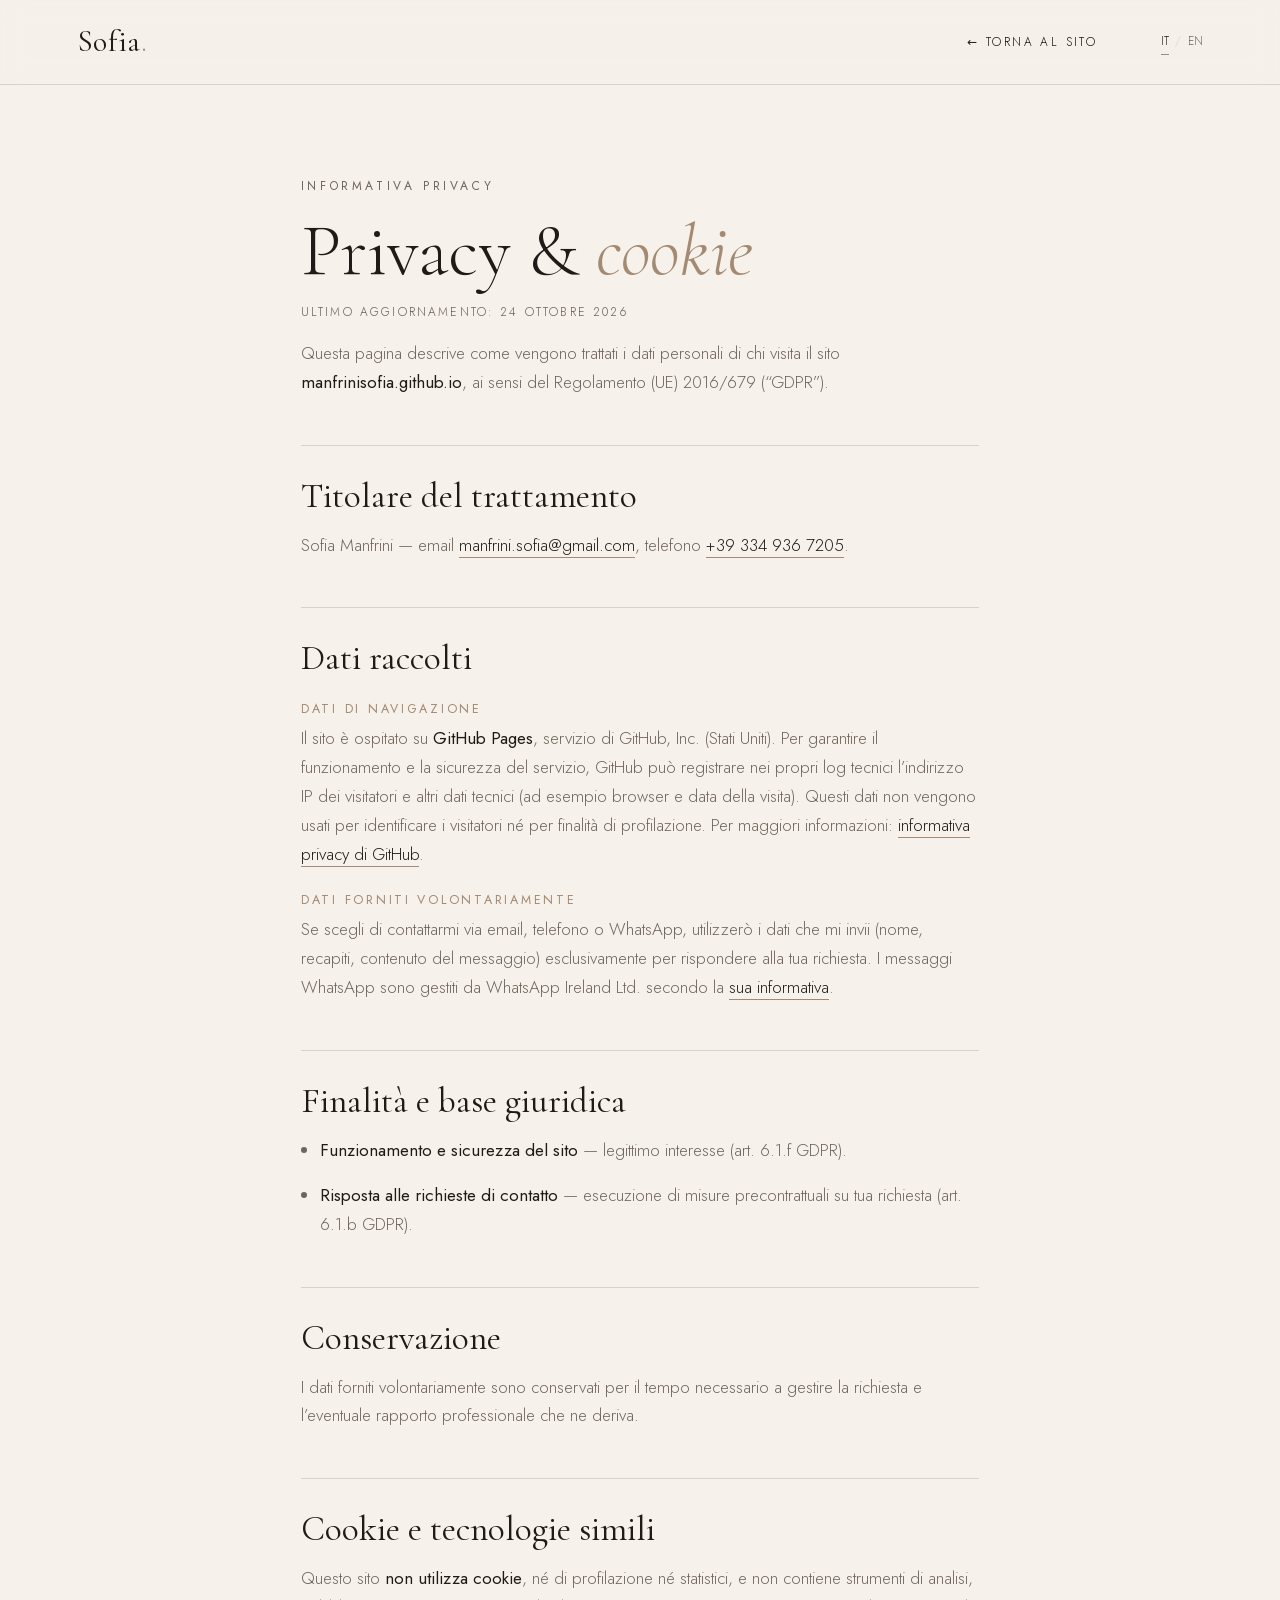
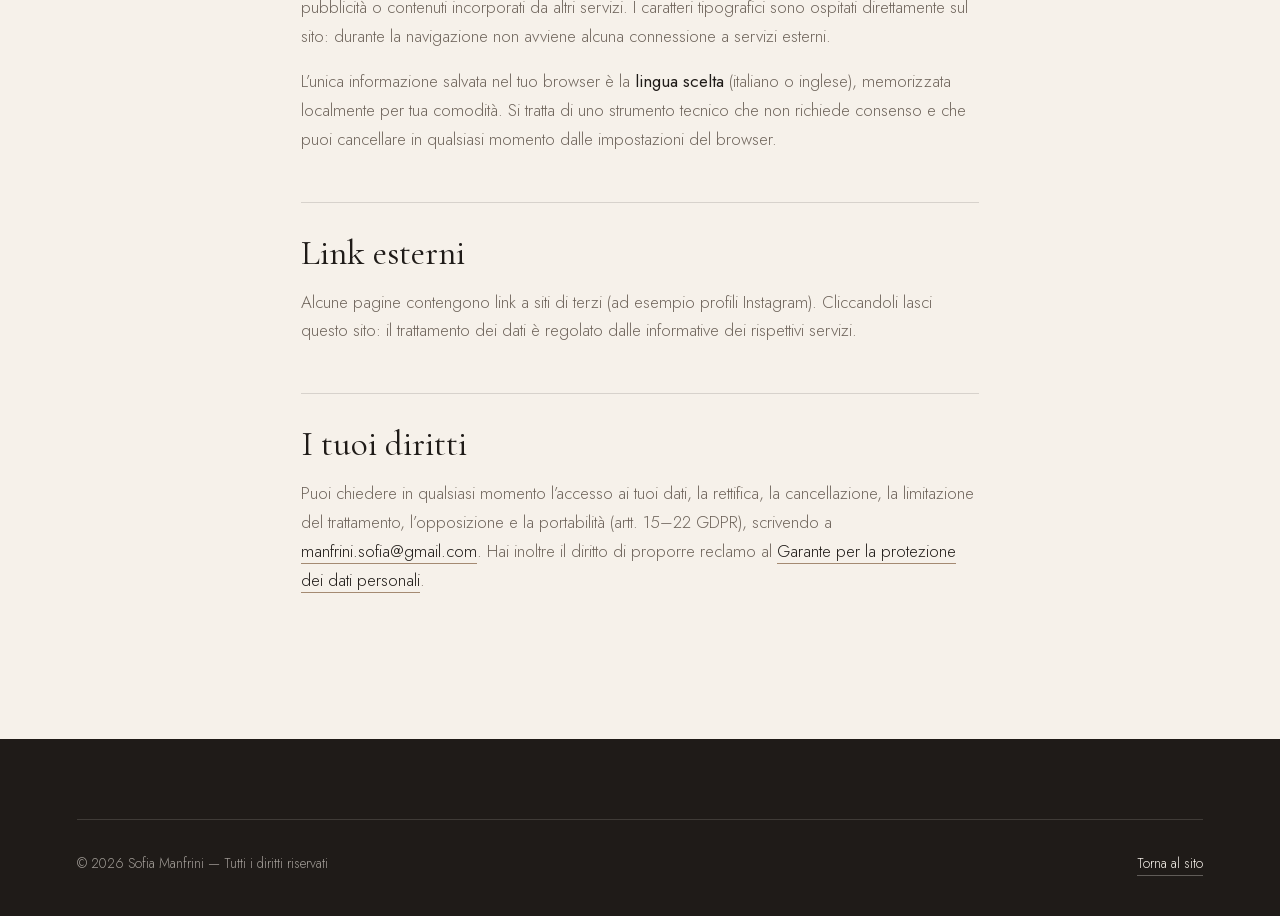
==== privacy.html @ d060c604 "fhfh dd" ====
<!DOCTYPE html>
<html lang="it">
<head>
  <meta charset="UTF-8">
  <meta name="viewport" content="width=device-width, initial-scale=1.0">
  <title>Privacy — Sofia Manfrini</title>
  <meta name="description" content="Informativa privacy del sito di Sofia Manfrini.">
  <meta name="robots" content="noindex">
  <link rel="preload" href="assets/fonts/cormorant-garamond-normal-latin.woff2" as="font" type="font/woff2" crossorigin>
  <link rel="preload" href="assets/fonts/jost-normal-latin.woff2" as="font" type="font/woff2" crossorigin>
  <link rel="stylesheet" href="assets/fonts.css">
  <link rel="stylesheet" href="styles.css">
</head>
<body class="legal-page">

  <header class="nav scrolled" id="nav">
    <a href="index.html" class="logo">Sofia<span>.</span></a>
    <a href="index.html" class="legal-back" data-lang-it="← Torna al sito" data-lang-en="← Back to the site">← Torna al sito</a>
    <div class="lang-switch" id="langSwitch">
      <button data-lang="it" class="active">IT</button><span>/</span><button data-lang="en">EN</button>
    </div>
  </header>

  <main class="legal section">

    <!-- ITALIANO -->
    <article lang="it">
      <p class="eyebrow">Informativa privacy</p>
      <h1>Privacy &amp; <em>cookie</em></h1>
      <p class="legal-updated">Ultimo aggiornamento: 24 ottobre 2026</p>

      <p>Questa pagina descrive come vengono trattati i dati personali di chi visita il sito
        <strong>manfrinisofia.github.io</strong>, ai sensi del Regolamento (UE) 2016/679 (“GDPR”).</p>

      <h2>Titolare del trattamento</h2>
      <p>Sofia Manfrini — email <a href="mailto:manfrini.sofia@gmail.com">manfrini.sofia@gmail.com</a>,
        telefono <a href="tel:+393349367205">+39 334 936 7205</a>.</p>

      <h2>Dati raccolti</h2>
      <h3>Dati di navigazione</h3>
      <p>Il sito è ospitato su <strong>GitHub Pages</strong>, servizio di GitHub, Inc. (Stati Uniti).
        Per garantire il funzionamento e la sicurezza del servizio, GitHub può registrare nei propri log tecnici
        l’indirizzo IP dei visitatori e altri dati tecnici (ad esempio browser e data della visita).
        Questi dati non vengono usati per identificare i visitatori né per finalità di profilazione.
        Per maggiori informazioni:
        <a href="https://docs.github.com/site-policy/privacy-policies/github-general-privacy-statement" target="_blank" rel="noopener">informativa privacy di GitHub</a>.</p>

      <h3>Dati forniti volontariamente</h3>
      <p>Se scegli di contattarmi via email, telefono o WhatsApp, utilizzerò i dati che mi invii
        (nome, recapiti, contenuto del messaggio) esclusivamente per rispondere alla tua richiesta.
        I messaggi WhatsApp sono gestiti da WhatsApp Ireland Ltd. secondo la
        <a href="https://www.whatsapp.com/legal/privacy-policy-eea" target="_blank" rel="noopener">sua informativa</a>.</p>

      <h2>Finalità e base giuridica</h2>
      <ul>
        <li><strong>Funzionamento e sicurezza del sito</strong> — legittimo interesse (art. 6.1.f GDPR).</li>
        <li><strong>Risposta alle richieste di contatto</strong> — esecuzione di misure precontrattuali su tua richiesta (art. 6.1.b GDPR).</li>
      </ul>

      <h2>Conservazione</h2>
      <p>I dati forniti volontariamente sono conservati per il tempo necessario a gestire la richiesta
        e l’eventuale rapporto professionale che ne deriva.</p>

      <h2>Cookie e tecnologie simili</h2>
      <p>Questo sito <strong>non utilizza cookie</strong>, né di profilazione né statistici, e non contiene
        strumenti di analisi, pubblicità o contenuti incorporati da altri servizi.
        I caratteri tipografici sono ospitati direttamente sul sito: durante la navigazione non avviene alcuna
        connessione a servizi esterni.</p>
      <p>L’unica informazione salvata nel tuo browser è la <strong>lingua scelta</strong> (italiano o inglese),
        memorizzata localmente per tua comodità. Si tratta di uno strumento tecnico che non richiede consenso
        e che puoi cancellare in qualsiasi momento dalle impostazioni del browser.</p>

      <h2>Link esterni</h2>
      <p>Alcune pagine contengono link a siti di terzi (ad esempio profili Instagram). Cliccandoli lasci questo sito:
        il trattamento dei dati è regolato dalle informative dei rispettivi servizi.</p>

      <h2>I tuoi diritti</h2>
      <p>Puoi chiedere in qualsiasi momento l’accesso ai tuoi dati, la rettifica, la cancellazione,
        la limitazione del trattamento, l’opposizione e la portabilità (artt. 15–22 GDPR), scrivendo a
        <a href="mailto:manfrini.sofia@gmail.com">manfrini.sofia@gmail.com</a>.
        Hai inoltre il diritto di proporre reclamo al
        <a href="https://www.garanteprivacy.it" target="_blank" rel="noopener">Garante per la protezione dei dati personali</a>.</p>
    </article>

    <!-- ENGLISH -->
    <article lang="en" hidden>
      <p class="eyebrow">Privacy notice</p>
      <h1>Privacy &amp; <em>cookies</em></h1>
      <p class="legal-updated">Last updated: 24 October 2026</p>

      <p>This page explains how the personal data of visitors to <strong>manfrinisofia.github.io</strong>
        is processed, in accordance with Regulation (EU) 2016/679 (“GDPR”).</p>

      <h2>Data controller</h2>
      <p>Sofia Manfrini — email <a href="mailto:manfrini.sofia@gmail.com">manfrini.sofia@gmail.com</a>,
        phone <a href="tel:+393349367205">+39 334 936 7205</a>.</p>

      <h2>Data collected</h2>
      <h3>Browsing data</h3>
      <p>The site is hosted on <strong>GitHub Pages</strong>, a service of GitHub, Inc. (United States).
        To operate and secure the service, GitHub may record visitors’ IP addresses and other technical data
        (such as browser and date of visit) in its server logs. This data is not used to identify visitors
        or for profiling. More information:
        <a href="https://docs.github.com/site-policy/privacy-policies/github-general-privacy-statement" target="_blank" rel="noopener">GitHub privacy statement</a>.</p>

      <h3>Data you provide</h3>
      <p>If you contact me by email, phone or WhatsApp, I will use the data you send (name, contact details,
        message content) solely to reply to your request. WhatsApp messages are handled by WhatsApp Ireland Ltd.
        under <a href="https://www.whatsapp.com/legal/privacy-policy-eea" target="_blank" rel="noopener">its privacy policy</a>.</p>

      <h2>Purposes and legal basis</h2>
      <ul>
        <li><strong>Operation and security of the site</strong> — legitimate interest (Art. 6(1)(f) GDPR).</li>
        <li><strong>Replying to contact requests</strong> — steps taken at your request prior to a contract (Art. 6(1)(b) GDPR).</li>
      </ul>

      <h2>Retention</h2>
      <p>Data you provide is kept for as long as needed to handle your request and any resulting professional relationship.</p>

      <h2>Cookies and similar technologies</h2>
      <p>This site <strong>does not use cookies</strong> — neither profiling nor analytics — and contains no
        analytics tools, advertising or content embedded from other services. Fonts are hosted on the site itself:
        no connection to external services takes place while browsing.</p>
      <p>The only information stored in your browser is your <strong>language preference</strong> (Italian or English),
        saved locally for your convenience. It is a technical tool that does not require consent and can be
        deleted at any time from your browser settings.</p>

      <h2>External links</h2>
      <p>Some pages link to third-party websites (such as Instagram profiles). When you follow them you leave this site,
        and data processing is governed by the privacy policies of those services.</p>

      <h2>Your rights</h2>
      <p>You may at any time request access to, rectification or erasure of your data, restriction of processing,
        object to processing, or request data portability (Arts. 15–22 GDPR) by writing to
        <a href="mailto:manfrini.sofia@gmail.com">manfrini.sofia@gmail.com</a>.
        You also have the right to lodge a complaint with the Italian supervisory authority,
        the <a href="https://www.garanteprivacy.it" target="_blank" rel="noopener">Garante per la protezione dei dati personali</a>.</p>
    </article>
  </main>

  <footer class="footer">
    <div class="footer-row">
      <p class="footer-copy" data-lang-it="© 2026 Sofia Manfrini — Tutti i diritti riservati" data-lang-en="© 2026 Sofia Manfrini — All rights reserved">© 2026 Sofia Manfrini — Tutti i diritti riservati</p>
      <a href="index.html" class="footer-link" data-lang-it="Torna al sito" data-lang-en="Back to the site">Torna al sito</a>
    </div>
  </footer>

  <script>
    // Lingua condivisa con il resto del sito (preferenza salvata nel browser)
    (() => {
      const switchEl = document.getElementById('langSwitch');
      const apply = lang => {
        document.documentElement.lang = lang;
        document.querySelectorAll('article[lang]').forEach(a => { a.hidden = a.lang !== lang; });
        document.querySelectorAll('[data-lang-it]').forEach(el => { el.textContent = el.dataset['lang' + (lang === 'en' ? 'En' : 'It')]; });
        switchEl.querySelectorAll('button').forEach(b => b.classList.toggle('active', b.dataset.lang === lang));
      };
      let lang = 'it';
      try { if (localStorage.getItem('lang') === 'en') lang = 'en'; } catch (e) {}
      if (new URLSearchParams(location.search).get('lang') === 'en') lang = 'en';
      apply(lang);
      switchEl.addEventListener('click', e => {
        const b = e.target.closest('button');
        if (!b) return;
        try { localStorage.setItem('lang', b.dataset.lang); } catch (err) {}
        apply(b.dataset.lang);
      });
    })();
  </script>
</body>
</html>
---- assets/fonts.css ----
/* Caratteri ospitati sul sito (nessuna connessione a Google durante la navigazione) */
@font-face {
  font-family: 'Cormorant Garamond';
  font-style: italic;
  font-weight: 300;
  font-display: swap;
  src: url(fonts/cormorant-garamond-italic-latin-ext.woff2) format('woff2');
  unicode-range: U+0100-02BA, U+02BD-02C5, U+02C7-02CC, U+02CE-02D7, U+02DD-02FF, U+0304, U+0308, U+0329, U+1D00-1DBF, U+1E00-1E9F, U+1EF2-1EFF, U+2020, U+20A0-20AB, U+20AD-20C4, U+2113, U+2C60-2C7F, U+A720-A7FF;
}
@font-face {
  font-family: 'Cormorant Garamond';
  font-style: italic;
  font-weight: 300;
  font-display: swap;
  src: url(fonts/cormorant-garamond-italic-latin.woff2) format('woff2');
  unicode-range: U+0000-00FF, U+0131, U+0152-0153, U+02BB-02BC, U+02C6, U+02DA, U+02DC, U+0304, U+0308, U+0329, U+2000-206F, U+20AC, U+2122, U+2191, U+2193, U+2212, U+2215, U+FEFF, U+FFFD;
}
@font-face {
  font-family: 'Cormorant Garamond';
  font-style: italic;
  font-weight: 400;
  font-display: swap;
  src: url(fonts/cormorant-garamond-italic-latin-ext.woff2) format('woff2');
  unicode-range: U+0100-02BA, U+02BD-02C5, U+02C7-02CC, U+02CE-02D7, U+02DD-02FF, U+0304, U+0308, U+0329, U+1D00-1DBF, U+1E00-1E9F, U+1EF2-1EFF, U+2020, U+20A0-20AB, U+20AD-20C4, U+2113, U+2C60-2C7F, U+A720-A7FF;
}
@font-face {
  font-family: 'Cormorant Garamond';
  font-style: italic;
  font-weight: 400;
  font-display: swap;
  src: url(fonts/cormorant-garamond-italic-latin.woff2) format('woff2');
  unicode-range: U+0000-00FF, U+0131, U+0152-0153, U+02BB-02BC, U+02C6, U+02DA, U+02DC, U+0304, U+0308, U+0329, U+2000-206F, U+20AC, U+2122, U+2191, U+2193, U+2212, U+2215, U+FEFF, U+FFFD;
}
@font-face {
  font-family: 'Cormorant Garamond';
  font-style: normal;
  font-weight: 300;
  font-display: swap;
  src: url(fonts/cormorant-garamond-normal-latin-ext.woff2) format('woff2');
  unicode-range: U+0100-02BA, U+02BD-02C5, U+02C7-02CC, U+02CE-02D7, U+02DD-02FF, U+0304, U+0308, U+0329, U+1D00-1DBF, U+1E00-1E9F, U+1EF2-1EFF, U+2020, U+20A0-20AB, U+20AD-20C4, U+2113, U+2C60-2C7F, U+A720-A7FF;
}
@font-face {
  font-family: 'Cormorant Garamond';
  font-style: normal;
  font-weight: 300;
  font-display: swap;
  src: url(fonts/cormorant-garamond-normal-latin.woff2) format('woff2');
  unicode-range: U+0000-00FF, U+0131, U+0152-0153, U+02BB-02BC, U+02C6, U+02DA, U+02DC, U+0304, U+0308, U+0329, U+2000-206F, U+20AC, U+2122, U+2191, U+2193, U+2212, U+2215, U+FEFF, U+FFFD;
}
@font-face {
  font-family: 'Cormorant Garamond';
  font-style: normal;
  font-weight: 400;
  font-display: swap;
  src: url(fonts/cormorant-garamond-normal-latin-ext.woff2) format('woff2');
  unicode-range: U+0100-02BA, U+02BD-02C5, U+02C7-02CC, U+02CE-02D7, U+02DD-02FF, U+0304, U+0308, U+0329, U+1D00-1DBF, U+1E00-1E9F, U+1EF2-1EFF, U+2020, U+20A0-20AB, U+20AD-20C4, U+2113, U+2C60-2C7F, U+A720-A7FF;
}
@font-face {
  font-family: 'Cormorant Garamond';
  font-style: normal;
  font-weight: 400;
  font-display: swap;
  src: url(fonts/cormorant-garamond-normal-latin.woff2) format('woff2');
  unicode-range: U+0000-00FF, U+0131, U+0152-0153, U+02BB-02BC, U+02C6, U+02DA, U+02DC, U+0304, U+0308, U+0329, U+2000-206F, U+20AC, U+2122, U+2191, U+2193, U+2212, U+2215, U+FEFF, U+FFFD;
}
@font-face {
  font-family: 'Cormorant Garamond';
  font-style: normal;
  font-weight: 500;
  font-display: swap;
  src: url(fonts/cormorant-garamond-normal-latin-ext.woff2) format('woff2');
  unicode-range: U+0100-02BA, U+02BD-02C5, U+02C7-02CC, U+02CE-02D7, U+02DD-02FF, U+0304, U+0308, U+0329, U+1D00-1DBF, U+1E00-1E9F, U+1EF2-1EFF, U+2020, U+20A0-20AB, U+20AD-20C4, U+2113, U+2C60-2C7F, U+A720-A7FF;
}
@font-face {
  font-family: 'Cormorant Garamond';
  font-style: normal;
  font-weight: 500;
  font-display: swap;
  src: url(fonts/cormorant-garamond-normal-latin.woff2) format('woff2');
  unicode-range: U+0000-00FF, U+0131, U+0152-0153, U+02BB-02BC, U+02C6, U+02DA, U+02DC, U+0304, U+0308, U+0329, U+2000-206F, U+20AC, U+2122, U+2191, U+2193, U+2212, U+2215, U+FEFF, U+FFFD;
}
@font-face {
  font-family: 'Jost';
  font-style: normal;
  font-weight: 300;
  font-display: swap;
  src: url(fonts/jost-normal-latin-ext.woff2) format('woff2');
  unicode-range: U+0100-02BA, U+02BD-02C5, U+02C7-02CC, U+02CE-02D7, U+02DD-02FF, U+0304, U+0308, U+0329, U+1D00-1DBF, U+1E00-1E9F, U+1EF2-1EFF, U+2020, U+20A0-20AB, U+20AD-20C4, U+2113, U+2C60-2C7F, U+A720-A7FF;
}
@font-face {
  font-family: 'Jost';
  font-style: normal;
  font-weight: 300;
  font-display: swap;
  src: url(fonts/jost-normal-latin.woff2) format('woff2');
  unicode-range: U+0000-00FF, U+0131, U+0152-0153, U+02BB-02BC, U+02C6, U+02DA, U+02DC, U+0304, U+0308, U+0329, U+2000-206F, U+20AC, U+2122, U+2191, U+2193, U+2212, U+2215, U+FEFF, U+FFFD;
}
@font-face {
  font-family: 'Jost';
  font-style: normal;
  font-weight: 400;
  font-display: swap;
  src: url(fonts/jost-normal-latin-ext.woff2) format('woff2');
  unicode-range: U+0100-02BA, U+02BD-02C5, U+02C7-02CC, U+02CE-02D7, U+02DD-02FF, U+0304, U+0308, U+0329, U+1D00-1DBF, U+1E00-1E9F, U+1EF2-1EFF, U+2020, U+20A0-20AB, U+20AD-20C4, U+2113, U+2C60-2C7F, U+A720-A7FF;
}
@font-face {
  font-family: 'Jost';
  font-style: normal;
  font-weight: 400;
  font-display: swap;
  src: url(fonts/jost-normal-latin.woff2) format('woff2');
  unicode-range: U+0000-00FF, U+0131, U+0152-0153, U+02BB-02BC, U+02C6, U+02DA, U+02DC, U+0304, U+0308, U+0329, U+2000-206F, U+20AC, U+2122, U+2191, U+2193, U+2212, U+2215, U+FEFF, U+FFFD;
}
@font-face {
  font-family: 'Jost';
  font-style: normal;
  font-weight: 500;
  font-display: swap;
  src: url(fonts/jost-normal-latin-ext.woff2) format('woff2');
  unicode-range: U+0100-02BA, U+02BD-02C5, U+02C7-02CC, U+02CE-02D7, U+02DD-02FF, U+0304, U+0308, U+0329, U+1D00-1DBF, U+1E00-1E9F, U+1EF2-1EFF, U+2020, U+20A0-20AB, U+20AD-20C4, U+2113, U+2C60-2C7F, U+A720-A7FF;
}
@font-face {
  font-family: 'Jost';
  font-style: normal;
  font-weight: 500;
  font-display: swap;
  src: url(fonts/jost-normal-latin.woff2) format('woff2');
  unicode-range: U+0000-00FF, U+0131, U+0152-0153, U+02BB-02BC, U+02C6, U+02DA, U+02DC, U+0304, U+0308, U+0329, U+2000-206F, U+20AC, U+2122, U+2191, U+2193, U+2212, U+2215, U+FEFF, U+FFFD;
}
---- styles.css ----
:root {
  --cream: #f6f1ea;
  --sand: #ebe2d6;
  --taupe: #a48a72;
  --ink: #1f1b18;
  --muted: #6f655c;
  --line: rgba(31, 27, 24, .14);
  --serif: 'Cormorant Garamond', Georgia, serif;
  --sans: 'Jost', system-ui, sans-serif;
  --ease: cubic-bezier(.2, .7, .1, 1);
}

* { margin: 0; padding: 0; box-sizing: border-box; }
html { scroll-behavior: smooth; }
body {
  background: var(--cream);
  color: var(--ink);
  font-family: var(--sans);
  font-weight: 300;
  font-size: 17px;
  line-height: 1.7;
  overflow-x: hidden;
}
img { display: block; width: 100%; height: 100%; object-fit: cover; }
a { color: inherit; text-decoration: none; }
button { font: inherit; cursor: pointer; background: none; border: 0; color: inherit; }
em { font-style: italic; color: var(--taupe); font-weight: 300; }

h1, h2, h3, h4 { font-family: var(--serif); font-weight: 300; line-height: 1.05; }
h2 { font-size: clamp(2.6rem, 5.5vw, 4.6rem); margin-bottom: 1.5rem; }

.section { padding: clamp(5rem, 10vw, 9rem) clamp(1.25rem, 6vw, 6rem); }
.eyebrow {
  font-size: .75rem; letter-spacing: .3em; text-transform: uppercase;
  color: var(--taupe); margin-bottom: 1.4rem; font-weight: 400;
}
.center { text-align: center; }

/* Buttons */
.btn {
  display: inline-block; padding: 1.05rem 2.4rem; font-size: .78rem;
  letter-spacing: .22em; text-transform: uppercase; font-weight: 400;
  transition: background .4s var(--ease), color .4s var(--ease);
}
.btn-dark { background: var(--ink); color: var(--cream); }
.btn-dark:hover { background: var(--taupe); }
.link-line {
  font-size: .78rem; letter-spacing: .22em; text-transform: uppercase;
  position: relative; padding-bottom: 4px;
}
.link-line::after {
  content: ''; position: absolute; left: 0; bottom: 0; width: 100%; height: 1px;
  background: currentColor; transform-origin: right; transition: transform .5s var(--ease);
}
.link-line:hover::after { transform: scaleX(0); }

/* NAV */
.nav {
  position: fixed; inset: 0 0 auto; z-index: 50;
  display: flex; justify-content: space-between; align-items: center;
  padding: 1.6rem clamp(1.25rem, 6vw, 6rem);
  transition: padding .4s var(--ease), background .4s, box-shadow .4s;
}
.nav.scrolled { padding-block: 1rem; background: rgba(246, 241, 234, .9); backdrop-filter: blur(12px); box-shadow: 0 1px 0 var(--line); }
.logo { font-family: var(--serif); font-size: 1.9rem; font-weight: 400; letter-spacing: .02em; }
.logo span { color: var(--taupe); }
.nav-links { display: flex; gap: 2.6rem; align-items: center; }
.nav-links a { font-size: .78rem; letter-spacing: .2em; text-transform: uppercase; position: relative; }
.nav-links a:not(.nav-cta)::after {
  content: ''; position: absolute; left: 0; bottom: -4px; width: 100%; height: 1px;
  background: var(--taupe); transform: scaleX(0); transform-origin: left; transition: transform .4s var(--ease);
}
.nav-links a:hover::after { transform: scaleX(1); }
.nav-cta { border: 1px solid var(--ink); padding: .6rem 1.4rem; transition: .3s; }
.nav-cta:hover { background: var(--ink); color: var(--cream); }
.lang-switch { display: flex; align-items: center; gap: .35rem; font-size: .72rem; letter-spacing: .15em; margin-left: 2.2rem; }
.lang-switch span { color: var(--line); }
.lang-switch button { color: var(--muted); padding: .2rem 0; transition: color .3s; }
.lang-switch button.active { color: var(--ink); border-bottom: 1px solid var(--taupe); }
.lang-switch button:hover { color: var(--taupe); }
.nav-links { margin-left: auto; }
.burger { display: none; width: 32px; height: 20px; position: relative; z-index: 60; }
.burger span { position: absolute; left: 0; width: 100%; height: 1px; background: var(--ink); transition: .4s var(--ease); }
.burger span:first-child { top: 5px; }
.burger span:last-child { bottom: 5px; }
.burger.open span:first-child { top: 9px; transform: rotate(45deg); }
.burger.open span:last-child { bottom: 10px; transform: rotate(-45deg); }

/* HERO */
.hero {
  min-height: 100vh; min-height: 100svh; display: grid; grid-template-columns: 1.05fr 1fr; gap: clamp(2.5rem, 4vw, 4rem);
  align-items: center; padding: 8rem clamp(1.25rem, 6vw, 6rem) 5rem; position: relative;
}
.hero h1 { font-size: clamp(2.7rem, 6.2vw, 7rem); margin-bottom: 2rem; }
.hero-roles { font-size: .85rem; letter-spacing: .25em; text-transform: uppercase; color: var(--muted); margin-bottom: 3rem; }
.hero-roles { display: flex; flex-wrap: wrap; align-items: center; gap: .3rem 1rem; }
.hero-roles span { white-space: nowrap; }
.hero-roles i { color: var(--taupe); font-style: normal; }
.hero-actions { display: flex; align-items: center; gap: 2.4rem; flex-wrap: wrap; }
.hero-visual { position: relative; height: min(78vh, 720px); display: flex; flex-direction: column; align-items: flex-end; }
.hero-portrait { height: calc(100% - 2.5rem); aspect-ratio: 3/4; max-width: 100%; overflow: hidden; }
.hero-portrait img { object-position: center center; transition: transform 1.6s var(--ease); }
.hero-caption {
  display: flex; align-items: center; gap: .9rem; margin-top: 1.1rem;
  font-size: .68rem; letter-spacing: .28em; text-transform: uppercase; color: var(--muted);
}
.hero-caption::before { content: ''; width: 2.4rem; height: 1px; background: var(--taupe); }
.hero-caption i { font-style: normal; color: var(--taupe); }
.scroll-hint {
  position: absolute; bottom: 2rem; left: clamp(1.25rem, 6vw, 6rem);
  font-size: .7rem; letter-spacing: .3em; text-transform: uppercase; color: var(--muted);
  padding-left: 3.5rem;
}
.scroll-hint::before { content: ''; position: absolute; left: 0; top: 50%; width: 2.8rem; height: 1px; background: var(--muted); animation: line 2.4s var(--ease) infinite; transform-origin: left; }
@keyframes line { 0% { transform: scaleX(0); } 50% { transform: scaleX(1); } 100% { transform: scaleX(1); opacity: 0; } }

/* MARQUEE */
.marquee { border-block: 1px solid var(--line); overflow: hidden; padding: 1.4rem 0; background: var(--sand); }
.marquee-track { display: flex; gap: 2.5rem; width: max-content; animation: marquee 32s linear infinite; align-items: center; }
.marquee span { font-family: var(--serif); font-size: clamp(1.6rem, 3vw, 2.4rem); font-style: italic; white-space: nowrap; }
.marquee i { color: var(--taupe); font-style: normal; }
@keyframes marquee { to { transform: translateX(-50%); } }

/* ABOUT */
.about { display: grid; grid-template-columns: 1fr 1.1fr; gap: clamp(3rem, 8vw, 8rem); align-items: center; }
.about-img { position: relative; aspect-ratio: 4/5; }
.about-img::before { content: ''; position: absolute; inset: 2rem -2rem -2rem 2rem; border: 1px solid var(--taupe); z-index: -1; }
.education { margin-top: 2.6rem; max-width: 34rem; }
.education-title { font-size: .7rem; letter-spacing: .3em; text-transform: uppercase; color: var(--taupe); margin-bottom: .6rem; }
.education ul { list-style: none; }
.education li { display: grid; grid-template-columns: 9rem 1fr; gap: 1.5rem; padding: 1.1rem 0; border-top: 1px solid var(--line); }
.education li:last-child { border-bottom: 1px solid var(--line); }
.edu-when { font-size: .68rem; letter-spacing: .2em; text-transform: uppercase; color: var(--muted); padding-top: .35rem; }
.education strong { display: block; font-family: var(--serif); font-weight: 400; font-size: 1.35rem; line-height: 1.25; }
.education li span:not(.edu-when) { font-size: .9rem; color: var(--muted); }
.about-text p:not(.eyebrow):not(.education-title) { color: var(--muted); margin-bottom: 1.2rem; max-width: 34rem; }

.section-head { margin-bottom: 4rem; }
.section-head.split { display: flex; justify-content: space-between; align-items: flex-end; gap: 2rem; flex-wrap: wrap; }

/* PORTFOLIO — sezione in contrasto (fondo scuro) */
.portfolio { background: var(--ink); color: var(--cream); }
.portfolio .filters button { border-color: rgba(246, 241, 234, .2); }
.portfolio .filters button:hover { border-color: var(--cream); }
.portfolio .filters button.active { background: var(--cream); color: var(--ink); border-color: var(--cream); }
.portfolio .project-meta { border-bottom-color: rgba(246, 241, 234, .15); }
.portfolio .project-meta p { color: rgba(246, 241, 234, .6); }
.filters { display: flex; gap: .4rem; flex-wrap: wrap; }
.filters button {
  font-size: .75rem; letter-spacing: .18em; text-transform: uppercase;
  padding: .6rem 1.3rem; border: 1px solid var(--line); border-radius: 99px; transition: .3s;
}
.filters button:hover { border-color: var(--ink); }
.filters button.active { background: var(--ink); color: var(--cream); border-color: var(--ink); }

/* CONTACT */
.contact { display: grid; grid-template-columns: 1fr 1.3fr; gap: clamp(2rem, 8vw, 8rem); align-items: end; border-top: 1px solid var(--line); }
.contact-info { list-style: none; font-size: clamp(1.05rem, 1.6vw, 1.3rem); }
.contact-info li { padding: 1.1rem 0; border-bottom: 1px solid var(--line); display: flex; gap: 2rem; }
.contact-info span { width: 7rem; font-size: .7rem; letter-spacing: .22em; text-transform: uppercase; color: var(--taupe); padding-top: .25rem; flex-shrink: 0; }
.contact-info a:hover { color: var(--taupe); }
.contact-info .plain { width: auto; font-size: inherit; letter-spacing: 0; text-transform: none; color: inherit; padding: 0; }

/* FOOTER */
.footer { background: var(--ink); color: var(--cream); padding: 5rem clamp(1.25rem, 6vw, 6rem) 2.5rem; }
.logo.big { font-size: clamp(3.2rem, 11vw, 10rem); display: block; line-height: 1; margin-bottom: 3rem; font-weight: 300; }
.footer-row { display: flex; justify-content: space-between; gap: 1.5rem; flex-wrap: wrap; padding-top: 2rem; border-top: 1px solid rgba(246, 241, 234, .15); font-size: .85rem; color: rgba(246, 241, 234, .6); }

.whatsapp {
  display: inline-flex; align-items: center; gap: .7rem; padding: .75rem 1.4rem;
  border: 1px solid rgba(246, 241, 234, .3); border-radius: 99px; color: var(--cream);
  font-size: .72rem; letter-spacing: .18em; text-transform: uppercase;
  transition: background .3s, color .3s, border-color .3s;
}
.whatsapp svg { width: 18px; height: 18px; flex-shrink: 0; }
.whatsapp:hover { background: var(--cream); color: var(--ink); border-color: var(--cream); }
.footer-row { align-items: center; }

.footer-copy i { font-style: normal; margin: 0 .5rem; color: var(--taupe); }
.footer-link { color: var(--cream); border-bottom: 1px solid rgba(246, 241, 234, .3); transition: border-color .3s; }
.footer-link:hover { border-color: var(--taupe); }

/* PAGINA PRIVACY */
.legal-page .nav { gap: 2rem; }
.legal-back { margin-left: auto; font-size: .75rem; letter-spacing: .2em; text-transform: uppercase; }
.legal-back:hover { color: var(--taupe); }
.legal-page .lang-switch { margin-left: 2rem; }
.legal { max-width: 52rem; margin: 0 auto; padding-top: clamp(8rem, 14vw, 11rem); }
.legal h1 { font-size: clamp(2.8rem, 6vw, 4.6rem); margin-bottom: .8rem; }
.legal-updated { font-size: .75rem; letter-spacing: .18em; text-transform: uppercase; color: var(--muted); margin-bottom: 3rem; }
.legal h2 { font-size: clamp(1.7rem, 3vw, 2.2rem); font-weight: 400; margin: 3rem 0 1rem; padding-top: 2rem; border-top: 1px solid var(--line); }
.legal h3 { font-family: var(--sans); font-size: .78rem; font-weight: 400; letter-spacing: .22em; text-transform: uppercase; color: var(--taupe); margin: 1.6rem 0 .5rem; }
.legal p, .legal li { color: var(--muted); margin-bottom: 1rem; }
.legal strong { color: var(--ink); font-weight: 400; }
.legal ul { padding-left: 1.2rem; }
.legal a:not(.btn) { color: var(--ink); border-bottom: 1px solid var(--taupe); }
.legal a:hover { color: var(--taupe); }
a[href^="tel:"] { white-space: nowrap; }

/* PROJECT CARDS */
.projects { display: grid; grid-template-columns: repeat(3, 1fr); gap: 3.5rem 2rem; }
.project { display: block; }
.project.hide { display: none; }
.project:nth-child(3n+2) { margin-top: 4rem; }
.project-img { aspect-ratio: 4/5; overflow: hidden; background: var(--sand); }
.project-img img { transition: transform 1.4s var(--ease), filter .6s; filter: saturate(.9); }
.project-img.contain { padding: 12%; display: grid; place-items: center; }
.project-img.contain img { height: auto; max-height: 100%; object-fit: contain; box-shadow: 0 18px 40px -18px rgba(31, 27, 24, .35); }
.project-meta { display: grid; grid-template-columns: auto 1fr auto; gap: 1.2rem; align-items: baseline; padding-top: 1.2rem; border-bottom: 1px solid var(--line); padding-bottom: 1.1rem; }
.project-num { font-family: var(--serif); font-style: italic; color: var(--taupe); }
.project h3 { font-size: 1.9rem; margin-bottom: .2rem; }
.project-meta p { font-size: .7rem; letter-spacing: .2em; text-transform: uppercase; color: var(--muted); }
.project-arrow { transition: transform .5s var(--ease); color: var(--taupe); }
.project:hover .project-arrow { transform: translateX(6px); }

/* Effetti al passaggio del mouse solo su dispositivi con puntatore */
@media (hover: hover) {
  .project:hover .project-img img { transform: scale(1.05); filter: saturate(1); }
  .hero-portrait:hover img { transform: scale(1.03); }
  .pv-gallery figure:hover img { transform: scale(1.03); }
}

/* PROJECT VIEW — colori dal tema del lavoro */
.project-view {
  --pv-bg: var(--cream); --pv-fg: var(--ink); --pv-accent: var(--taupe);
  --pv-muted: color-mix(in srgb, var(--pv-fg) 68%, var(--pv-bg));
  --pv-line: color-mix(in srgb, var(--pv-fg) 16%, transparent);
  position: fixed; inset: 0; z-index: 80; overflow-y: auto;
  background: var(--pv-bg); color: var(--pv-fg);
  opacity: 0; visibility: hidden; transform: translateY(24px);
  transition: opacity .5s var(--ease), transform .6s var(--ease), visibility 0s .6s, background-color .6s, color .6s;
}
.project-view.open { opacity: 1; visibility: visible; transform: none; transition: opacity .5s var(--ease), transform .6s var(--ease), background-color .6s, color .6s; }
.pv-bar {
  position: sticky; top: 0; z-index: 2; display: flex; justify-content: space-between; align-items: center;
  padding: 1.2rem clamp(1.25rem, 6vw, 6rem); backdrop-filter: blur(12px);
  background: color-mix(in srgb, var(--pv-bg) 90%, transparent);
  border-bottom: 1px solid var(--pv-line);
}
.pv-back, .pv-count { font-size: .75rem; letter-spacing: .2em; text-transform: uppercase; }
.pv-back:hover { color: var(--pv-accent); }
.pv-count { color: var(--pv-muted); }
.pv-head { padding: clamp(3rem, 7vw, 6rem) clamp(1.25rem, 6vw, 6rem) 3rem; max-width: 60rem; }
.project-view .eyebrow { color: var(--pv-accent); }
.pv-head h2 { font-size: clamp(3rem, 7vw, 6rem); }
.pv-desc { color: var(--pv-muted); max-width: 40rem; }
.pv-links { display: flex; flex-wrap: wrap; gap: 1rem 2.4rem; margin-top: 1.8rem; }
.pv-links:empty { display: none; }
.pv-links a::after { background: var(--pv-accent); }
.pv-gallery { display: flex; gap: 1.2rem; align-items: flex-start; padding: 0 clamp(1.25rem, 6vw, 6rem); }
.pv-col { flex: 1; min-width: 0; display: flex; flex-direction: column; gap: 1.2rem; }
.pv-gallery figure { overflow: hidden; cursor: zoom-in; background: color-mix(in srgb, var(--pv-fg) 8%, var(--pv-bg)); }
.project-view.dark .pv-gallery figure { box-shadow: 0 20px 40px -24px rgba(0, 0, 0, .6); }
.pv-gallery img { opacity: 0; transition: opacity .8s var(--ease), transform 1.2s var(--ease); }
.pv-gallery img.loaded { opacity: 1; }
.pv-gallery.single { max-width: 72rem; margin: 0 auto; }
.pv-next { padding: 5rem clamp(1.25rem, 6vw, 6rem) 6rem; text-align: right; }
.pv-next a { display: inline-block; }
.pv-next strong { display: block; font-family: var(--serif); font-weight: 300; font-size: clamp(2.2rem, 5vw, 4rem); line-height: 1.1; transition: color .3s; }
.pv-next a:hover strong { color: var(--pv-accent); }

/* LIGHTBOX */
.lightbox {
  position: fixed; inset: 0; z-index: 100; background: rgba(24, 21, 19, .96);
  display: flex; align-items: center; justify-content: center;
  opacity: 0; pointer-events: none; transition: opacity .4s; padding: 4rem 5rem;
}
.lightbox.open { opacity: 1; pointer-events: auto; }
.lightbox img { max-width: 100%; max-height: 100%; width: auto; height: auto; object-fit: contain; user-select: none; }
.lb-close { position: absolute; top: 1rem; right: 1.6rem; color: var(--cream); font-size: 2.6rem; font-weight: 200; line-height: 1; }
.lb-nav { position: absolute; top: 50%; transform: translateY(-50%); color: var(--cream); font-size: 3rem; font-weight: 200; padding: 1rem; opacity: .7; transition: opacity .3s; }
.lb-nav:hover { opacity: 1; }
.lb-prev { left: 1rem; }
.lb-next { right: 1rem; }
.lb-counter { position: absolute; bottom: 1.2rem; left: 0; right: 0; text-align: center; color: rgba(246, 241, 234, .7); font-size: .75rem; letter-spacing: .25em; }

/* REVEAL */
.reveal { opacity: 0; transform: translateY(30px); transition: opacity 1s var(--ease), transform 1s var(--ease); }
.reveal.in { opacity: 1; transform: none; }

/* RESPONSIVE */
@media (max-width: 1100px) {
  .projects { gap: 3rem 1.4rem; }
  .project h3 { font-size: 1.6rem; }
}
@media (max-width: 980px) {
  .hero, .about, .contact { grid-template-columns: 1fr; }
  .hero { min-height: auto; padding-top: 7.5rem; gap: 2.5rem; }
  .hero h1 { font-size: clamp(2.7rem, 9vw, 5.4rem); }
  .about-img { max-width: 520px; width: 100%; }
  .section-head { margin-bottom: 3rem; }
  .hero-visual { height: auto; }
  .hero-portrait { width: 100%; height: auto; aspect-ratio: 4/3; }
  .scroll-hint { display: none; }
  .projects { grid-template-columns: 1fr 1fr; }
  .project:nth-child(3n+2) { margin-top: 0; }
  .project:nth-child(even) { margin-top: 3rem; }
}
@media (max-width: 760px) {
  .burger { display: block; }
  .lang-switch { margin-left: auto; margin-right: 1.4rem; position: relative; z-index: 60; }
  .nav-links {
    position: fixed; inset: 0; background: var(--cream); flex-direction: column; justify-content: center;
    gap: 2rem; opacity: 0; pointer-events: none; transition: opacity .4s;
  }
  .nav-links.open { opacity: 1; pointer-events: auto; }
  .nav-links a { font-family: var(--serif); font-size: 2.2rem; text-transform: none; letter-spacing: 0; }
  .nav-cta { border: 0; padding: 0; }
  .about-img::before { inset: 1rem -1rem -1rem 1rem; }
  .about-img { margin-bottom: 1.5rem; }
  .education li { grid-template-columns: 1fr; gap: .2rem; }
  .hero-caption { font-size: .62rem; }
  .contact-info li { flex-direction: column; gap: .2rem; }
  .lightbox { padding: 3.5rem .5rem; }
  .lb-nav { font-size: 2.2rem; padding: .5rem; }
  .pv-gallery, .pv-col { gap: .6rem; }
  .pv-head { padding-bottom: 2rem; }
  .pv-next { padding: 3.5rem 1.25rem 4rem; }
  .hero-roles { letter-spacing: .18em; font-size: .78rem; }
  .footer-row { flex-direction: column-reverse; align-items: flex-start; }
  .legal-back { display: none; }
  .legal-page .lang-switch { margin-left: auto; margin-right: 0; }
}
@media (max-width: 600px) {
  .projects { grid-template-columns: 1fr; gap: 2.8rem; }
  .project:nth-child(even) { margin-top: 0; }
  .filters { width: 100%; }
  .filters button { padding: .55rem 1rem; font-size: .68rem; }
  .lb-nav { top: auto; bottom: .4rem; transform: none; }
  .lb-counter { bottom: 1.3rem; }
  .hero-roles i { display: none; }
  .hero-roles { gap: .35rem 1.4rem; }
}
@media (prefers-reduced-motion: reduce) {
  *, *::before, *::after { animation: none !important; transition: none !important; }
  .reveal { opacity: 1; transform: none; }
}
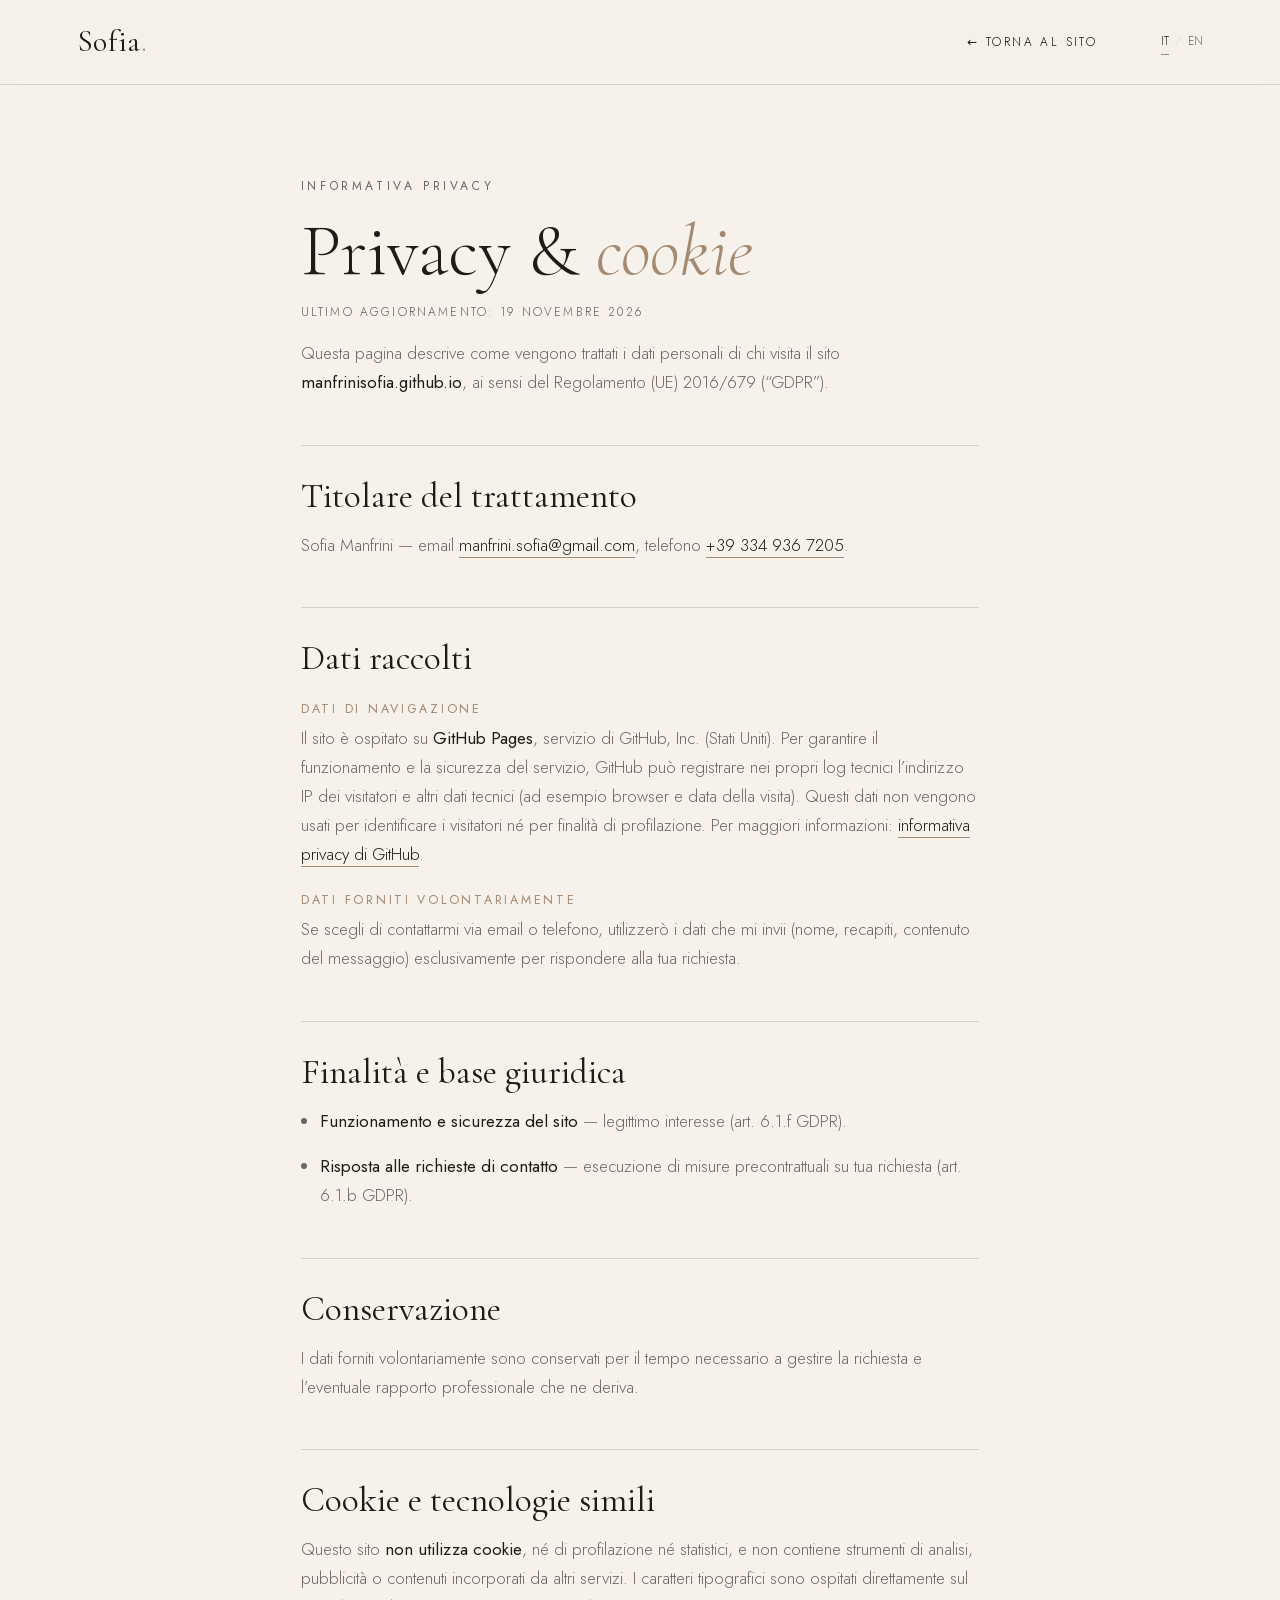
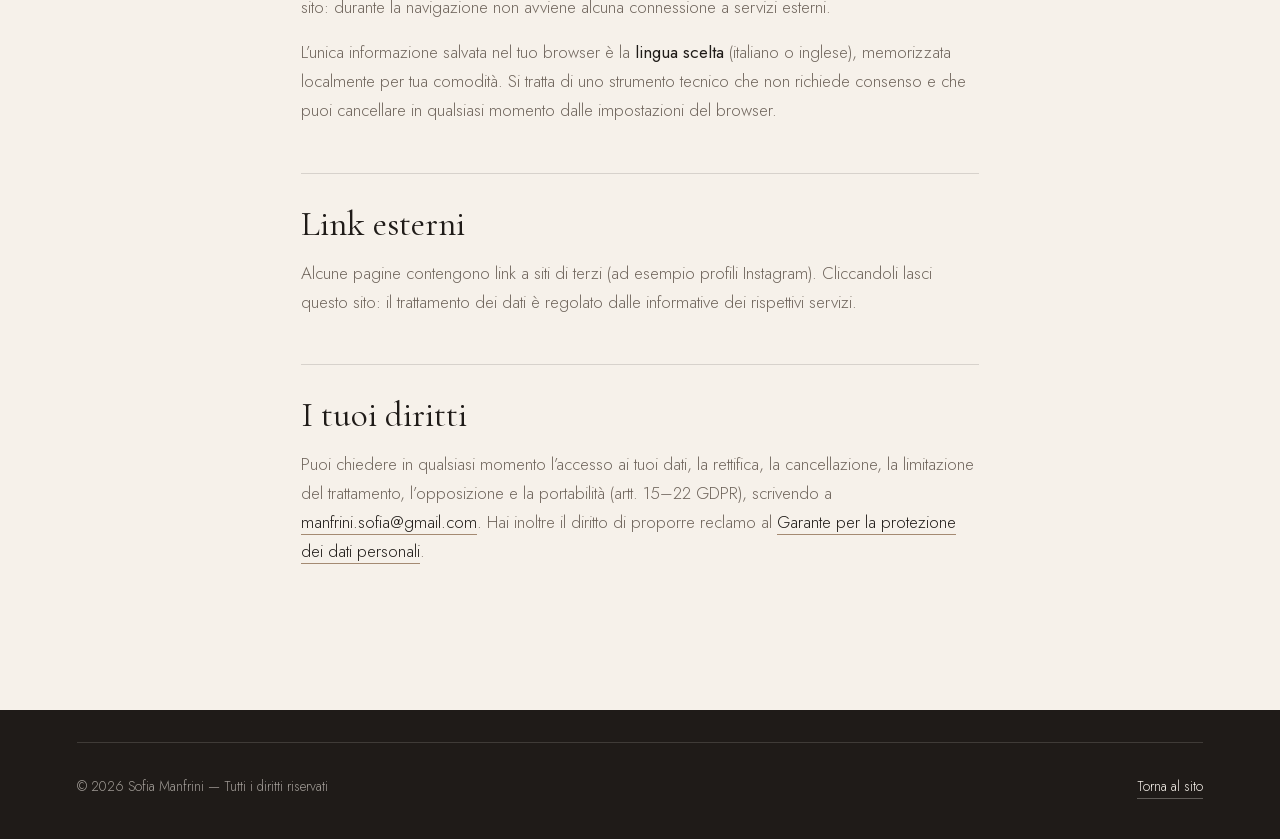
==== commit 7f19be50: "Sezione TAG, PDF del menù scaricabile, recapiti su fondo scuro, tarocchi su bianco, rimosso WhatsApp" ====
--- a/privacy.html
+++ b/privacy.html
@@ -8,8 +8,8 @@
   <meta name="robots" content="noindex">
   <link rel="preload" href="assets/fonts/cormorant-garamond-normal-latin.woff2" as="font" type="font/woff2" crossorigin>
   <link rel="preload" href="assets/fonts/jost-normal-latin.woff2" as="font" type="font/woff2" crossorigin>
-  <link rel="stylesheet" href="assets/fonts.css">
-  <link rel="stylesheet" href="styles.css">
+  <link rel="stylesheet" href="assets/fonts.css?v=b0bdcb07">
+  <link rel="stylesheet" href="styles.css?v=56c73c42">
 </head>
 <body class="legal-page">
 
@@ -27,7 +27,7 @@
     <article lang="it">
       <p class="eyebrow">Informativa privacy</p>
       <h1>Privacy &amp; <em>cookie</em></h1>
-      <p class="legal-updated">Ultimo aggiornamento: 24 ottobre 2026</p>
+      <p class="legal-updated">Ultimo aggiornamento: 19 novembre 2026</p>
 
       <p>Questa pagina descrive come vengono trattati i dati personali di chi visita il sito
         <strong>manfrinisofia.github.io</strong>, ai sensi del Regolamento (UE) 2016/679 (“GDPR”).</p>
@@ -46,10 +46,8 @@
         <a href="https://docs.github.com/site-policy/privacy-policies/github-general-privacy-statement" target="_blank" rel="noopener">informativa privacy di GitHub</a>.</p>
 
       <h3>Dati forniti volontariamente</h3>
-      <p>Se scegli di contattarmi via email, telefono o WhatsApp, utilizzerò i dati che mi invii
-        (nome, recapiti, contenuto del messaggio) esclusivamente per rispondere alla tua richiesta.
-        I messaggi WhatsApp sono gestiti da WhatsApp Ireland Ltd. secondo la
-        <a href="https://www.whatsapp.com/legal/privacy-policy-eea" target="_blank" rel="noopener">sua informativa</a>.</p>
+      <p>Se scegli di contattarmi via email o telefono, utilizzerò i dati che mi invii
+        (nome, recapiti, contenuto del messaggio) esclusivamente per rispondere alla tua richiesta.</p>
 
       <h2>Finalità e base giuridica</h2>
       <ul>
@@ -86,7 +84,7 @@
     <article lang="en" hidden>
       <p class="eyebrow">Privacy notice</p>
       <h1>Privacy &amp; <em>cookies</em></h1>
-      <p class="legal-updated">Last updated: 24 October 2026</p>
+      <p class="legal-updated">Last updated: 19 November 2026</p>
 
       <p>This page explains how the personal data of visitors to <strong>manfrinisofia.github.io</strong>
         is processed, in accordance with Regulation (EU) 2016/679 (“GDPR”).</p>
@@ -104,9 +102,8 @@
         <a href="https://docs.github.com/site-policy/privacy-policies/github-general-privacy-statement" target="_blank" rel="noopener">GitHub privacy statement</a>.</p>
 
       <h3>Data you provide</h3>
-      <p>If you contact me by email, phone or WhatsApp, I will use the data you send (name, contact details,
-        message content) solely to reply to your request. WhatsApp messages are handled by WhatsApp Ireland Ltd.
-        under <a href="https://www.whatsapp.com/legal/privacy-policy-eea" target="_blank" rel="noopener">its privacy policy</a>.</p>
+      <p>If you contact me by email or phone, I will use the data you send (name, contact details,
+        message content) solely to reply to your request.</p>
 
       <h2>Purposes and legal basis</h2>
       <ul>
--- a/styles.css
+++ b/styles.css
@@ -12,6 +12,7 @@
 
 * { margin: 0; padding: 0; box-sizing: border-box; }
 html { scroll-behavior: smooth; }
+section[id] { scroll-margin-top: 4.5rem; }
 body {
   background: var(--cream);
   color: var(--ink);
@@ -153,8 +154,19 @@
 .filters button:hover { border-color: var(--ink); }
 .filters button.active { background: var(--ink); color: var(--cream); border-color: var(--ink); }
 
+/* TAG — sezione rossa. Contrasto su #f05050: inchiostro 4.86:1 (AA anche per testo piccolo),
+   crema 3.13:1 (solo testo grande, quindi usato per la parte in corsivo del titolo) */
+.tag { --tag-red: #f05050; background: var(--tag-red); color: var(--ink); }
+.tag .eyebrow { color: var(--ink); }
+.tag h2 em { color: var(--cream); }
+.tag-intro { max-width: 30rem; font-size: 1.02rem; color: var(--ink); }
+.tag .project-meta { border-bottom-color: rgba(31, 27, 24, .3); }
+.tag .project-num, .tag .project-arrow, .tag .project-meta p { color: var(--ink); }
+.tag .project-img { box-shadow: 0 24px 50px -28px rgba(31, 27, 24, .55); }
+
 /* CONTACT */
-.contact { display: grid; grid-template-columns: 1fr 1.3fr; gap: clamp(2rem, 8vw, 8rem); align-items: end; border-top: 1px solid var(--line); }
+.contact { display: grid; grid-template-columns: 1fr 1.3fr; gap: clamp(2rem, 8vw, 8rem); align-items: end; background: var(--ink); color: var(--cream); }
+.contact .contact-info li { border-bottom-color: rgba(246, 241, 234, .15); }
 .contact-info { list-style: none; font-size: clamp(1.05rem, 1.6vw, 1.3rem); }
 .contact-info li { padding: 1.1rem 0; border-bottom: 1px solid var(--line); display: flex; gap: 2rem; }
 .contact-info span { width: 7rem; font-size: .7rem; letter-spacing: .22em; text-transform: uppercase; color: var(--taupe); padding-top: .25rem; flex-shrink: 0; }
@@ -162,19 +174,9 @@
 .contact-info .plain { width: auto; font-size: inherit; letter-spacing: 0; text-transform: none; color: inherit; padding: 0; }
 
 /* FOOTER */
-.footer { background: var(--ink); color: var(--cream); padding: 5rem clamp(1.25rem, 6vw, 6rem) 2.5rem; }
+.footer { background: var(--ink); color: var(--cream); padding: 2rem clamp(1.25rem, 6vw, 6rem) 2.5rem; }
 .logo.big { font-size: clamp(3.2rem, 11vw, 10rem); display: block; line-height: 1; margin-bottom: 3rem; font-weight: 300; }
-.footer-row { display: flex; justify-content: space-between; gap: 1.5rem; flex-wrap: wrap; padding-top: 2rem; border-top: 1px solid rgba(246, 241, 234, .15); font-size: .85rem; color: rgba(246, 241, 234, .6); }
-
-.whatsapp {
-  display: inline-flex; align-items: center; gap: .7rem; padding: .75rem 1.4rem;
-  border: 1px solid rgba(246, 241, 234, .3); border-radius: 99px; color: var(--cream);
-  font-size: .72rem; letter-spacing: .18em; text-transform: uppercase;
-  transition: background .3s, color .3s, border-color .3s;
-}
-.whatsapp svg { width: 18px; height: 18px; flex-shrink: 0; }
-.whatsapp:hover { background: var(--cream); color: var(--ink); border-color: var(--cream); }
-.footer-row { align-items: center; }
+.footer-row { display: flex; justify-content: space-between; align-items: center; gap: 1.5rem; flex-wrap: wrap; padding-top: 2rem; border-top: 1px solid rgba(246, 241, 234, .15); font-size: .85rem; color: rgba(246, 241, 234, .6); }
 
 .footer-copy i { font-style: normal; margin: 0 .5rem; color: var(--taupe); }
 .footer-link { color: var(--cream); border-bottom: 1px solid rgba(246, 241, 234, .3); transition: border-color .3s; }
@@ -206,6 +208,7 @@
 .project-img img { transition: transform 1.4s var(--ease), filter .6s; filter: saturate(.9); }
 .project-img.contain { padding: 12%; display: grid; place-items: center; }
 .project-img.contain img { height: auto; max-height: 100%; object-fit: contain; box-shadow: 0 18px 40px -18px rgba(31, 27, 24, .35); }
+.project-img.contain.wide { padding: 7%; }               /* strisce orizzontali: più spazio all'immagine */
 .project-meta { display: grid; grid-template-columns: auto 1fr auto; gap: 1.2rem; align-items: baseline; padding-top: 1.2rem; border-bottom: 1px solid var(--line); padding-bottom: 1.1rem; }
 .project-num { font-family: var(--serif); font-style: italic; color: var(--taupe); }
 .project h3 { font-size: 1.9rem; margin-bottom: .2rem; }
@@ -246,7 +249,20 @@
 .pv-desc { color: var(--pv-muted); max-width: 40rem; }
 .pv-links { display: flex; flex-wrap: wrap; gap: 1rem 2.4rem; margin-top: 1.8rem; }
 .pv-links:empty { display: none; }
+.pv-links { align-items: center; }
 .pv-links a::after { background: var(--pv-accent); }
+/* Pulsante di download (es. menù in PDF) — colori dal tema del lavoro */
+.pv-download {
+  display: inline-flex; align-items: center; gap: .8rem; padding: .95rem 1.6rem;
+  border: 1px solid var(--pv-fg); color: var(--pv-fg);
+  font-size: .75rem; letter-spacing: .2em; text-transform: uppercase; font-weight: 400;
+  transition: background .4s var(--ease), color .4s var(--ease);
+}
+.pv-download svg { width: 18px; height: 18px; flex-shrink: 0; color: var(--pv-accent); transition: color .4s var(--ease); }
+.pv-download i { font-style: normal; color: var(--pv-accent); margin: 0 .2rem; }
+.pv-size { white-space: nowrap; }
+.pv-download:hover { background: var(--pv-fg); color: var(--pv-bg); }
+.pv-download:hover svg, .pv-download:hover i { color: var(--pv-bg); }
 .pv-gallery { display: flex; gap: 1.2rem; align-items: flex-start; padding: 0 clamp(1.25rem, 6vw, 6rem); }
 .pv-col { flex: 1; min-width: 0; display: flex; flex-direction: column; gap: 1.2rem; }
 .pv-gallery figure { overflow: hidden; cursor: zoom-in; background: color-mix(in srgb, var(--pv-fg) 8%, var(--pv-bg)); }
@@ -316,6 +332,7 @@
   .pv-gallery, .pv-col { gap: .6rem; }
   .pv-head { padding-bottom: 2rem; }
   .pv-next { padding: 3.5rem 1.25rem 4rem; }
+  .pv-download { padding: .9rem 1.2rem; letter-spacing: .14em; }
   .hero-roles { letter-spacing: .18em; font-size: .78rem; }
   .footer-row { flex-direction: column-reverse; align-items: flex-start; }
   .legal-back { display: none; }
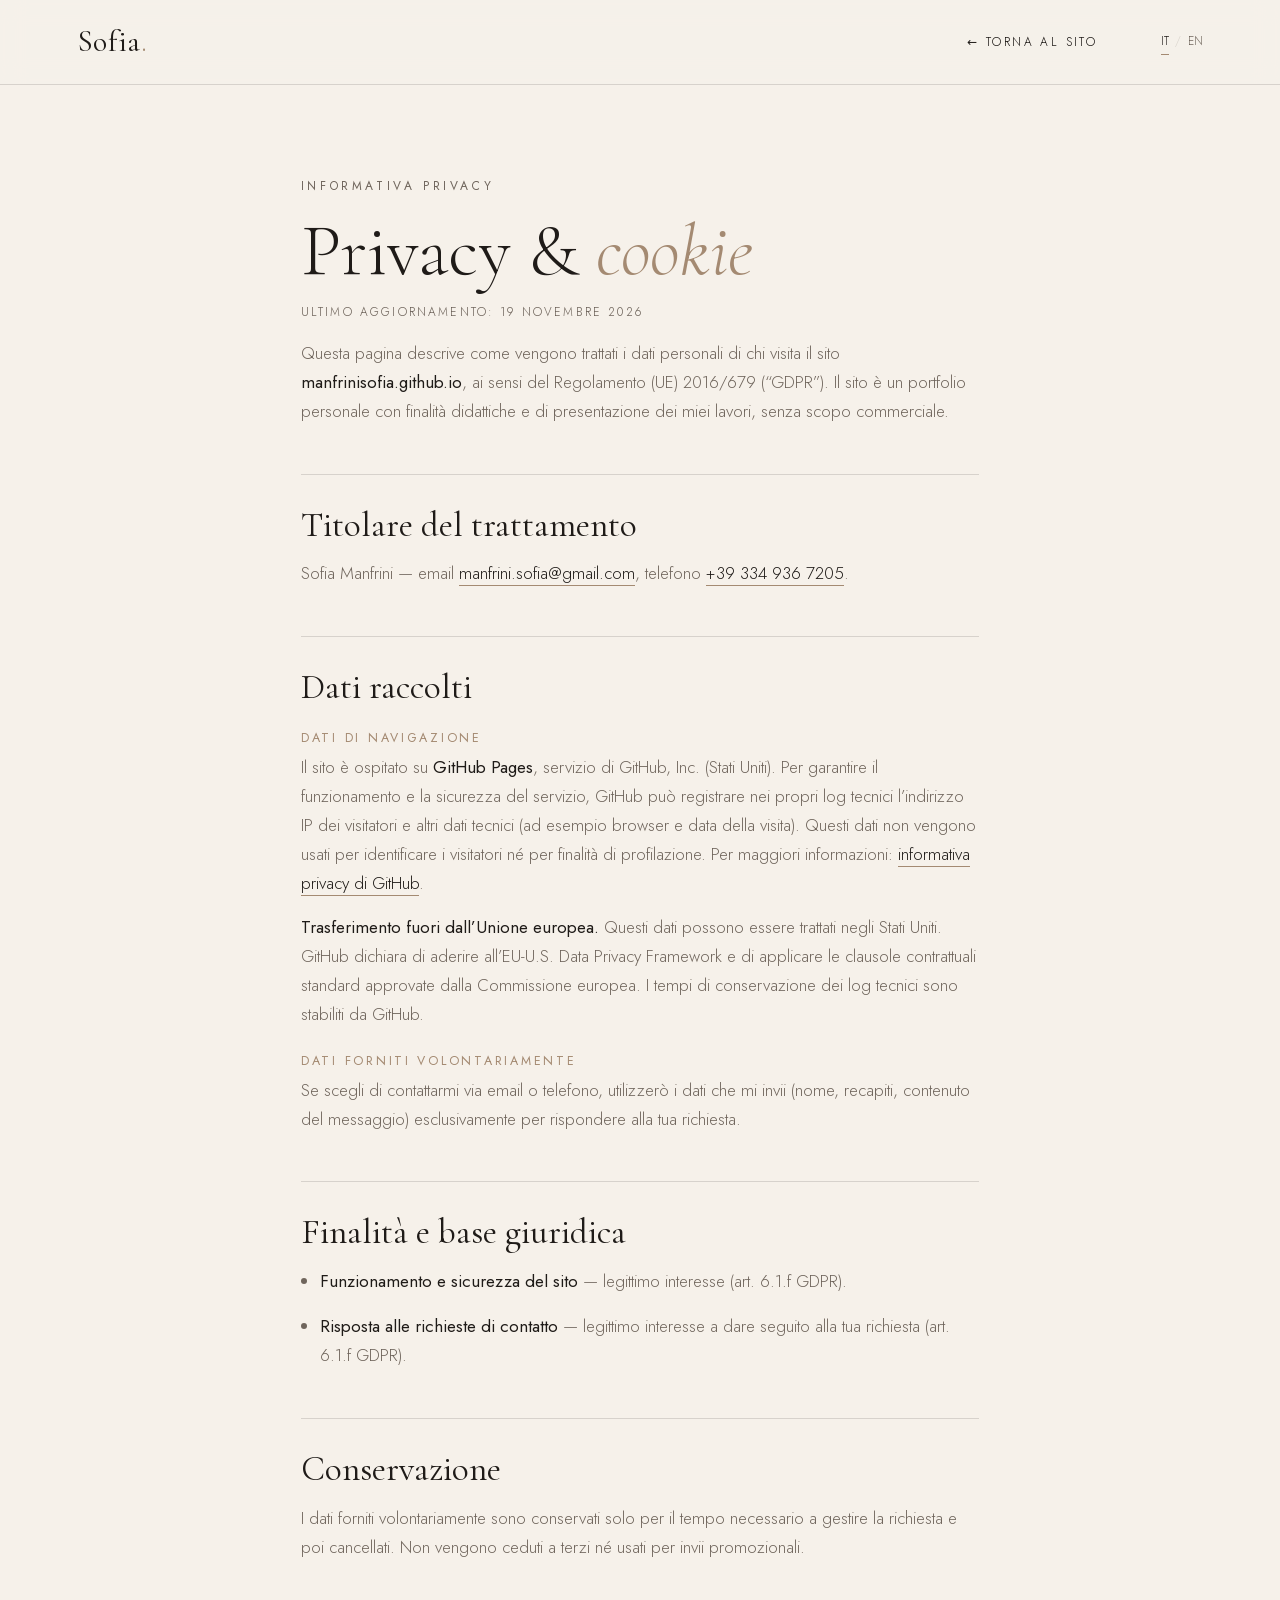
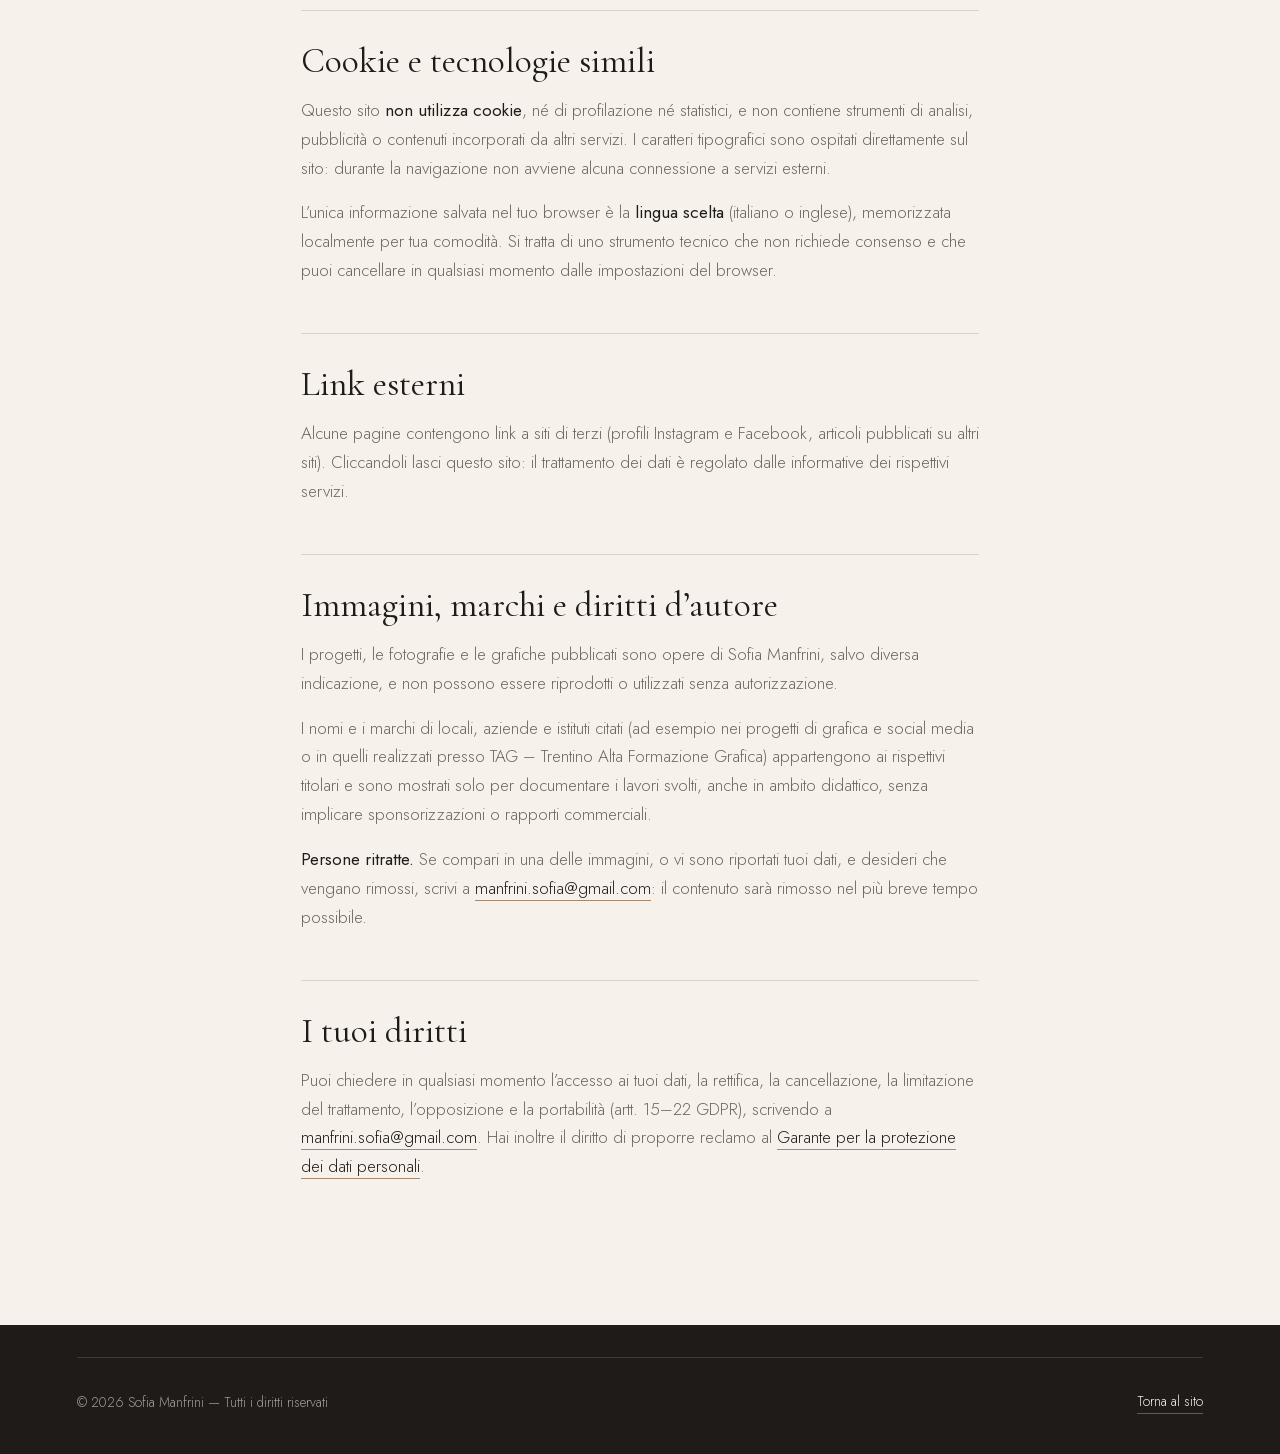
==== commit 87d287b7: "Privacy: trasferimento dati USA, immagini e diritti d'autore, sito didattico" ====
--- a/privacy.html
+++ b/privacy.html
@@ -30,7 +30,9 @@
       <p class="legal-updated">Ultimo aggiornamento: 19 novembre 2026</p>
 
       <p>Questa pagina descrive come vengono trattati i dati personali di chi visita il sito
-        <strong>manfrinisofia.github.io</strong>, ai sensi del Regolamento (UE) 2016/679 (“GDPR”).</p>
+        <strong>manfrinisofia.github.io</strong>, ai sensi del Regolamento (UE) 2016/679 (“GDPR”).
+        Il sito è un portfolio personale con finalità didattiche e di presentazione dei miei lavori,
+        senza scopo commerciale.</p>
 
       <h2>Titolare del trattamento</h2>
       <p>Sofia Manfrini — email <a href="mailto:manfrini.sofia@gmail.com">manfrini.sofia@gmail.com</a>,
@@ -44,6 +46,9 @@
         Questi dati non vengono usati per identificare i visitatori né per finalità di profilazione.
         Per maggiori informazioni:
         <a href="https://docs.github.com/site-policy/privacy-policies/github-general-privacy-statement" target="_blank" rel="noopener">informativa privacy di GitHub</a>.</p>
+      <p><strong>Trasferimento fuori dall’Unione europea.</strong> Questi dati possono essere trattati negli Stati Uniti.
+        GitHub dichiara di aderire all’EU-U.S. Data Privacy Framework e di applicare le clausole contrattuali standard
+        approvate dalla Commissione europea. I tempi di conservazione dei log tecnici sono stabiliti da GitHub.</p>
 
       <h3>Dati forniti volontariamente</h3>
       <p>Se scegli di contattarmi via email o telefono, utilizzerò i dati che mi invii
@@ -52,12 +57,12 @@
       <h2>Finalità e base giuridica</h2>
       <ul>
         <li><strong>Funzionamento e sicurezza del sito</strong> — legittimo interesse (art. 6.1.f GDPR).</li>
-        <li><strong>Risposta alle richieste di contatto</strong> — esecuzione di misure precontrattuali su tua richiesta (art. 6.1.b GDPR).</li>
+        <li><strong>Risposta alle richieste di contatto</strong> — legittimo interesse a dare seguito alla tua richiesta (art. 6.1.f GDPR).</li>
       </ul>
 
       <h2>Conservazione</h2>
-      <p>I dati forniti volontariamente sono conservati per il tempo necessario a gestire la richiesta
-        e l’eventuale rapporto professionale che ne deriva.</p>
+      <p>I dati forniti volontariamente sono conservati solo per il tempo necessario a gestire la richiesta
+        e poi cancellati. Non vengono ceduti a terzi né usati per invii promozionali.</p>
 
       <h2>Cookie e tecnologie simili</h2>
       <p>Questo sito <strong>non utilizza cookie</strong>, né di profilazione né statistici, e non contiene
@@ -69,8 +74,20 @@
         e che puoi cancellare in qualsiasi momento dalle impostazioni del browser.</p>
 
       <h2>Link esterni</h2>
-      <p>Alcune pagine contengono link a siti di terzi (ad esempio profili Instagram). Cliccandoli lasci questo sito:
+      <p>Alcune pagine contengono link a siti di terzi (profili Instagram e Facebook, articoli pubblicati su altri siti).
+        Cliccandoli lasci questo sito:
         il trattamento dei dati è regolato dalle informative dei rispettivi servizi.</p>
+
+      <h2>Immagini, marchi e diritti d’autore</h2>
+      <p>I progetti, le fotografie e le grafiche pubblicati sono opere di Sofia Manfrini, salvo diversa indicazione,
+        e non possono essere riprodotti o utilizzati senza autorizzazione.</p>
+      <p>I nomi e i marchi di locali, aziende e istituti citati (ad esempio nei progetti di grafica e social media
+        o in quelli realizzati presso TAG – Trentino Alta Formazione Grafica) appartengono ai rispettivi titolari
+        e sono mostrati solo per documentare i lavori svolti, anche in ambito didattico, senza implicare
+        sponsorizzazioni o rapporti commerciali.</p>
+      <p><strong>Persone ritratte.</strong> Se compari in una delle immagini, o vi sono riportati tuoi dati,
+        e desideri che vengano rimossi, scrivi a <a href="mailto:manfrini.sofia@gmail.com">manfrini.sofia@gmail.com</a>:
+        il contenuto sarà rimosso nel più breve tempo possibile.</p>
 
       <h2>I tuoi diritti</h2>
       <p>Puoi chiedere in qualsiasi momento l’accesso ai tuoi dati, la rettifica, la cancellazione,
@@ -87,7 +104,9 @@
       <p class="legal-updated">Last updated: 19 November 2026</p>
 
       <p>This page explains how the personal data of visitors to <strong>manfrinisofia.github.io</strong>
-        is processed, in accordance with Regulation (EU) 2016/679 (“GDPR”).</p>
+        is processed, in accordance with Regulation (EU) 2016/679 (“GDPR”).
+        The site is a personal portfolio created for educational purposes and to present my work,
+        with no commercial purpose.</p>
 
       <h2>Data controller</h2>
       <p>Sofia Manfrini — email <a href="mailto:manfrini.sofia@gmail.com">manfrini.sofia@gmail.com</a>,
@@ -100,6 +119,9 @@
         (such as browser and date of visit) in its server logs. This data is not used to identify visitors
         or for profiling. More information:
         <a href="https://docs.github.com/site-policy/privacy-policies/github-general-privacy-statement" target="_blank" rel="noopener">GitHub privacy statement</a>.</p>
+      <p><strong>Transfers outside the European Union.</strong> This data may be processed in the United States.
+        GitHub states that it complies with the EU-U.S. Data Privacy Framework and applies the standard contractual
+        clauses approved by the European Commission. Retention periods for technical logs are set by GitHub.</p>
 
       <h3>Data you provide</h3>
       <p>If you contact me by email or phone, I will use the data you send (name, contact details,
@@ -108,11 +130,12 @@
       <h2>Purposes and legal basis</h2>
       <ul>
         <li><strong>Operation and security of the site</strong> — legitimate interest (Art. 6(1)(f) GDPR).</li>
-        <li><strong>Replying to contact requests</strong> — steps taken at your request prior to a contract (Art. 6(1)(b) GDPR).</li>
+        <li><strong>Replying to contact requests</strong> — legitimate interest in following up on your request (Art. 6(1)(f) GDPR).</li>
       </ul>
 
       <h2>Retention</h2>
-      <p>Data you provide is kept for as long as needed to handle your request and any resulting professional relationship.</p>
+      <p>Data you provide is kept only for as long as needed to handle your request and is then deleted.
+        It is not shared with third parties or used for marketing.</p>
 
       <h2>Cookies and similar technologies</h2>
       <p>This site <strong>does not use cookies</strong> — neither profiling nor analytics — and contains no
@@ -123,8 +146,20 @@
         deleted at any time from your browser settings.</p>
 
       <h2>External links</h2>
-      <p>Some pages link to third-party websites (such as Instagram profiles). When you follow them you leave this site,
+      <p>Some pages link to third-party websites (Instagram and Facebook profiles, articles published on other sites).
+        When you follow them you leave this site,
         and data processing is governed by the privacy policies of those services.</p>
+
+      <h2>Images, trademarks and copyright</h2>
+      <p>The projects, photographs and graphics published here are works by Sofia Manfrini, unless otherwise stated,
+        and may not be reproduced or used without permission.</p>
+      <p>The names and trademarks of venues, companies and institutions mentioned (for example in the graphic design and
+        social media projects, or in those created at TAG – Trentino Alta Formazione Grafica) belong to their respective
+        owners and are shown only to document the work carried out, including for educational purposes, without implying
+        sponsorship or any commercial relationship.</p>
+      <p><strong>People portrayed.</strong> If you appear in one of the images, or your personal data is shown, and you
+        would like it removed, write to <a href="mailto:manfrini.sofia@gmail.com">manfrini.sofia@gmail.com</a>:
+        the content will be removed as soon as possible.</p>
 
       <h2>Your rights</h2>
       <p>You may at any time request access to, rectification or erasure of your data, restriction of processing,
